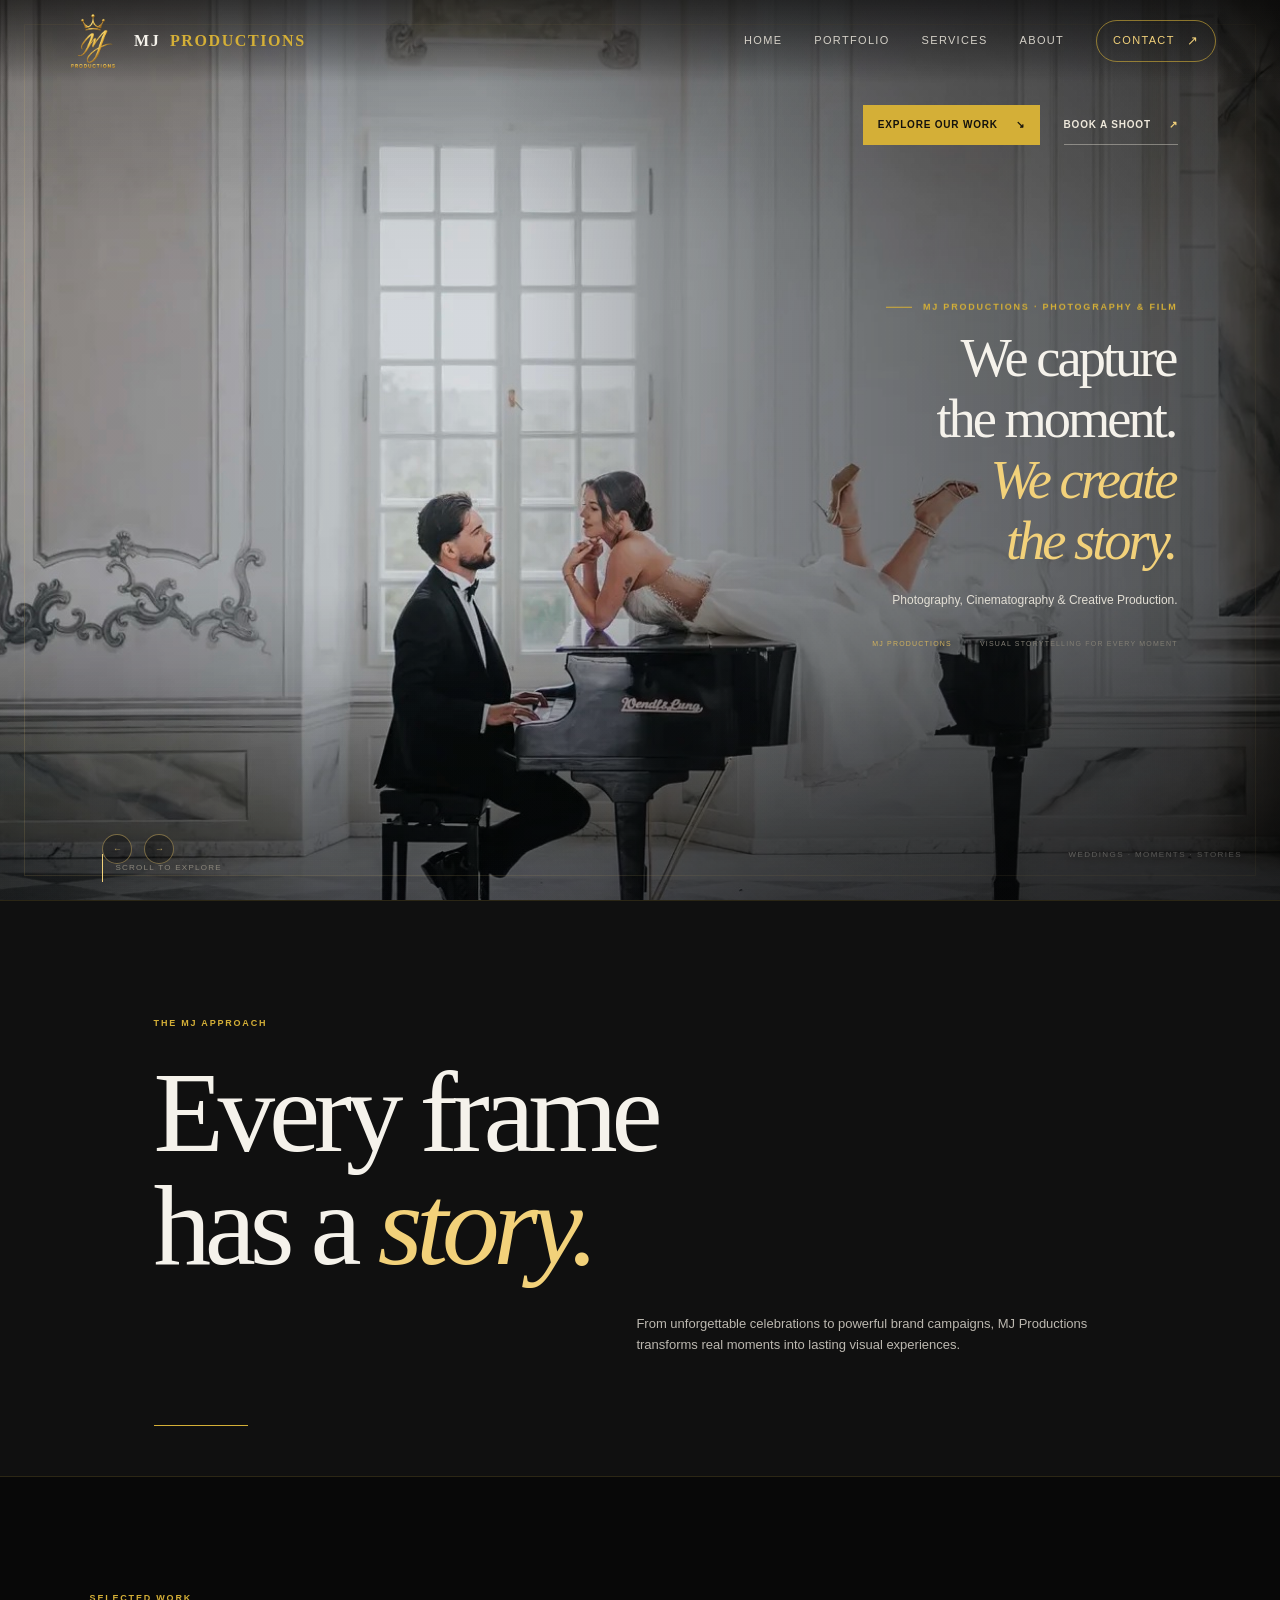
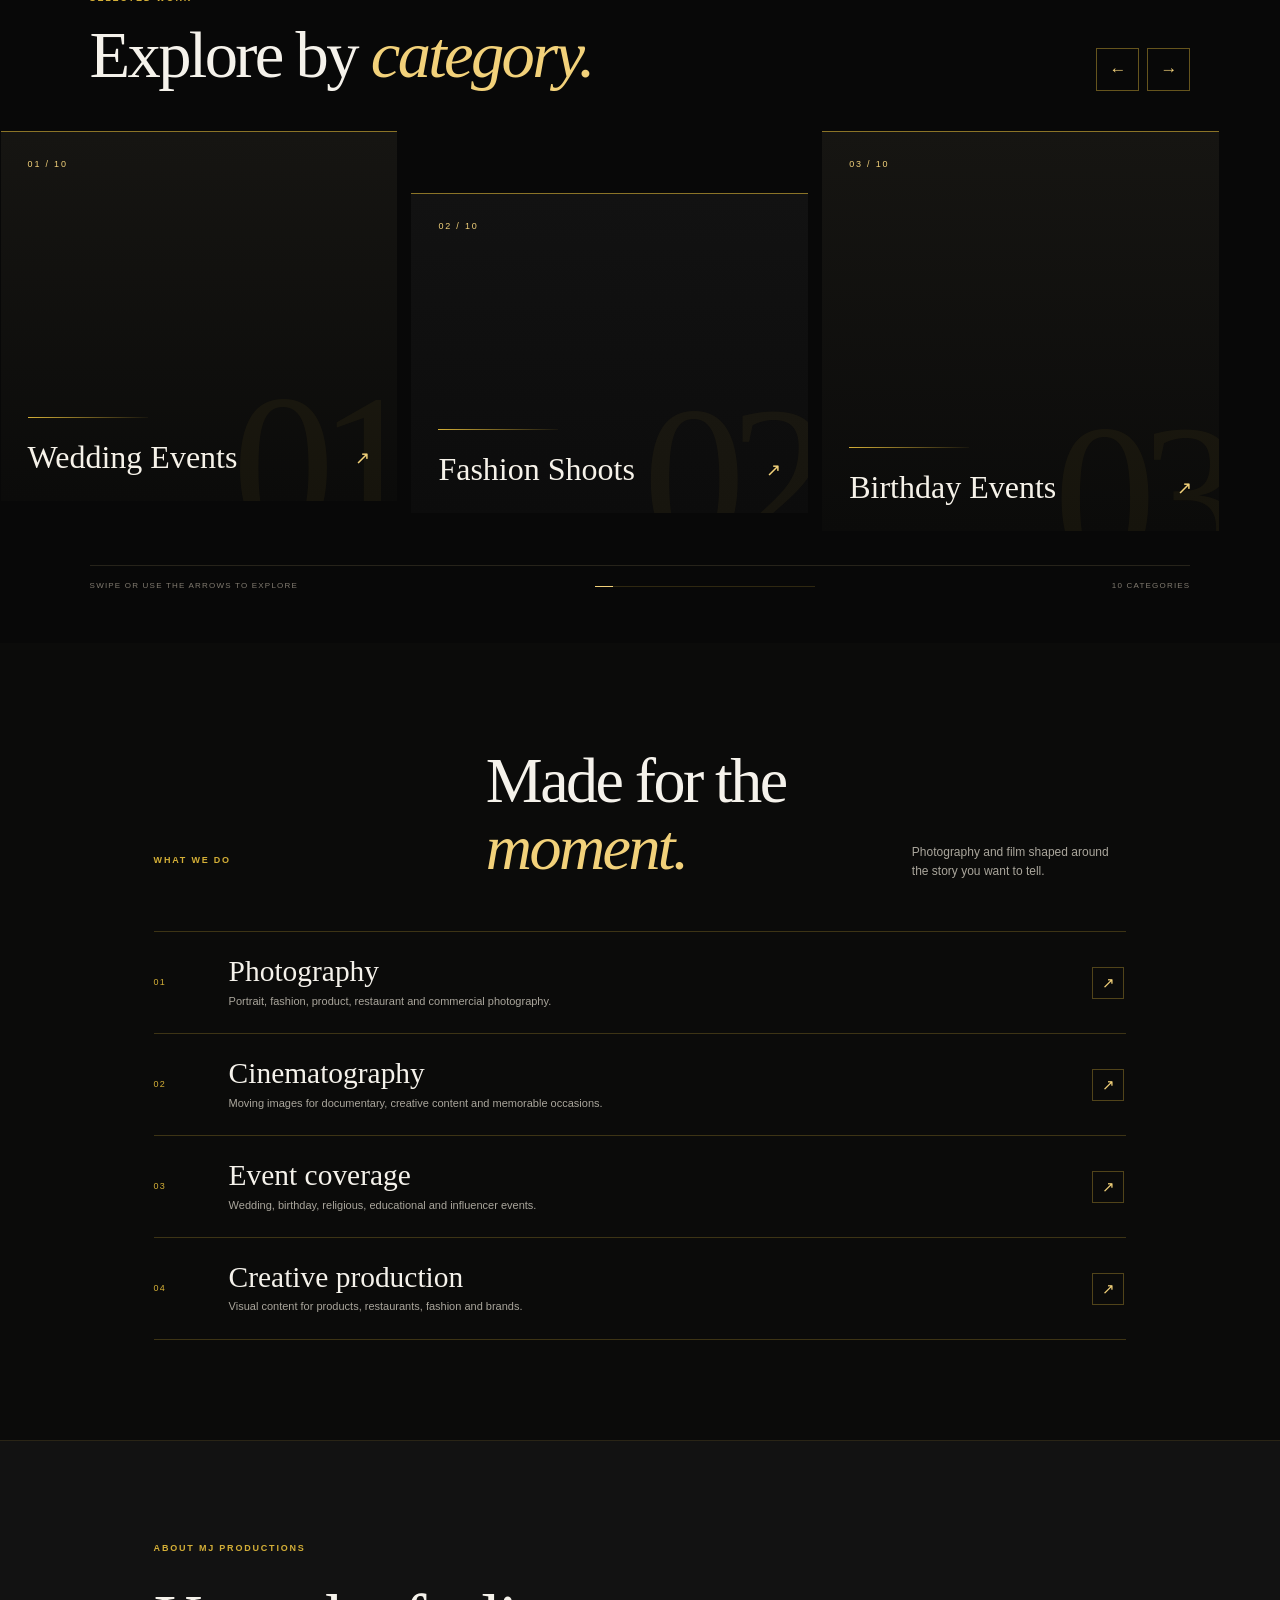
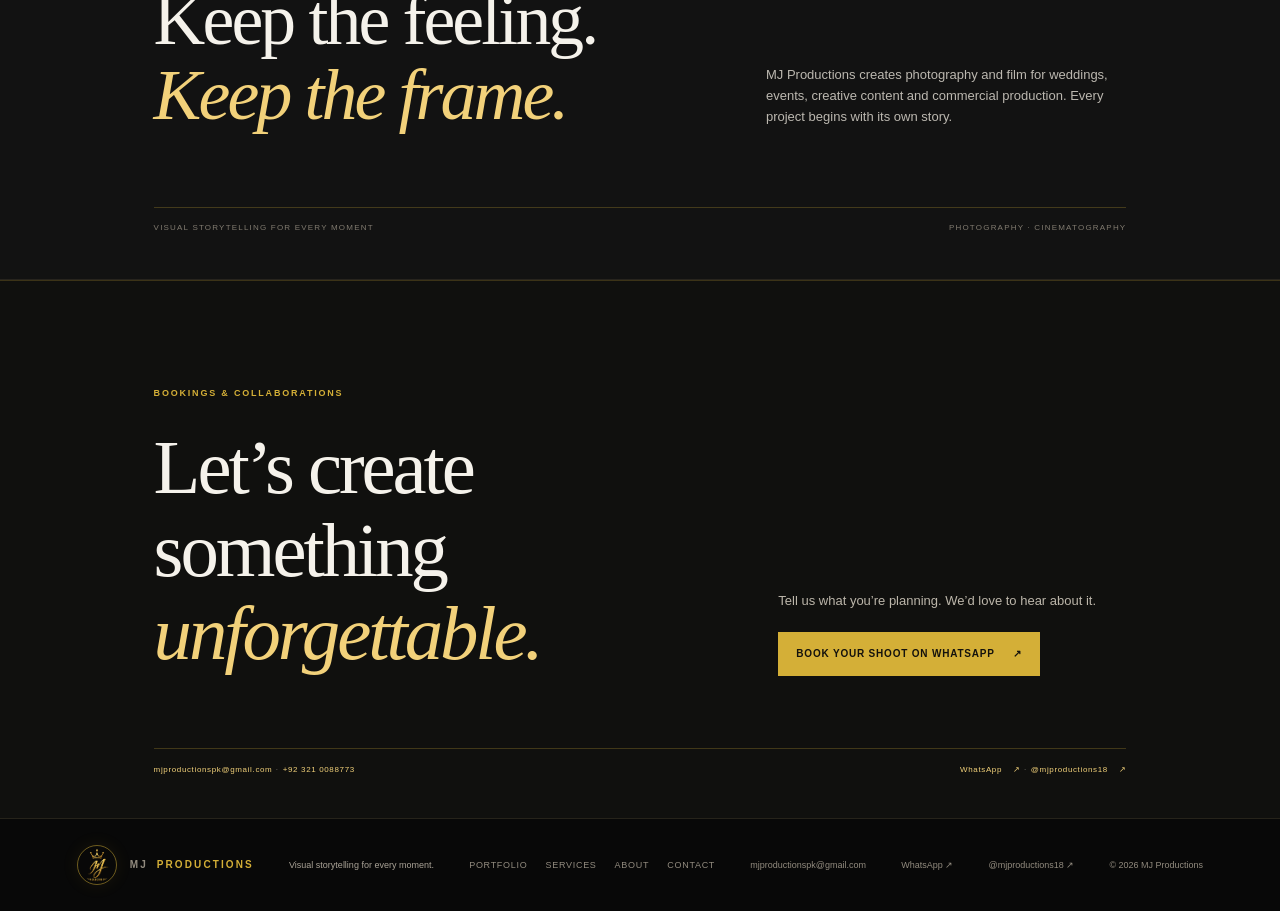
==== index.html @ 2d839650 "Prepare MJ Productions website for GitHub Pages" ====
<!doctype html>
<html lang="en">
<head>
  <meta charset="utf-8">
  <meta name="viewport" content="width=device-width, initial-scale=1">
  <meta name="theme-color" content="#090908">
  <meta name="description" content="MJ Productions creates photography, cinematography, event coverage and creative production for weddings, fashion, birthdays, products, portraits and more.">
  <meta property="og:title" content="MJ Productions — Photography & Film">
  <meta property="og:description" content="Photography, Cinematography & Creative Production. Visual storytelling for every moment.">
  <meta property="og:type" content="website">
  <title>MJ Productions — Photography & Film</title>
  <link rel="stylesheet" href="cinematic.css">
  <link rel="stylesheet" href="redesign.css">
  <script src="motion.js" defer></script>
  <script src="categories.js" defer></script>
</head>
<body class="home-page">
  <header class="site-header">
    <a class="brand" href="#top" aria-label="MJ Productions home"><img class="brand-logo" src="assets/mj-productions-logo-transparent.png" width="1254" height="1254" alt=""><span class="brand-name">MJ <b>PRODUCTIONS</b></span></a>
    <button class="menu-toggle" type="button" aria-label="Open navigation" aria-expanded="false" aria-controls="primary-navigation"><span></span><span></span></button>
    <nav class="nav-menu" id="primary-navigation" aria-label="Main navigation"><a href="#top">Home</a><a href="#portfolio">Portfolio</a><a href="#services">Services</a><a href="#about">About</a><a class="nav-contact" href="#contact">Contact <span aria-hidden="true">↗</span></a></nav>
  </header>

  <main id="top">
    <section class="hero" aria-labelledby="hero-title">
      <div class="hero-actions hero-actions-top"><a class="button button-gold" href="#portfolio">Explore our work <span aria-hidden="true">↘</span></a><a class="button button-text" href="#contact">Book a shoot <span aria-hidden="true">↗</span></a></div>
      <div class="hero-copy">
        <p class="eyebrow hero-kicker"><span></span> MJ PRODUCTIONS · PHOTOGRAPHY & FILM</p>
        <h1 class="hero-title" id="hero-title"><span class="title-line"><span>We capture</span></span><span class="title-line"><span>the moment.</span></span><span class="title-line title-accent"><span>We create</span></span><span class="title-line title-accent"><span>the story.</span></span></h1>
        <p class="hero-intro">Photography, Cinematography &amp; Creative Production.</p>
        <div class="hero-signoff"><span>MJ PRODUCTIONS</span><span>VISUAL STORYTELLING FOR EVERY MOMENT</span></div>
      </div>
      <div class="hero-visual" aria-label="MJ Productions photo portfolio">
        <div class="hero-slideshow" data-hero-slideshow>
          <div class="hero-slides" id="hero-slides" aria-live="off">
            <figure class="hero-slide is-active"><img src="assets/hero-wedding-piano.png" width="1290" height="1612" fetchpriority="high" alt="Wedding couple sharing a moment beside a grand piano"></figure>
            <figure class="hero-slide"><img src="assets/hero-wedding-couple-1.jpeg" width="1280" height="1920" loading="lazy" alt="Bride and groom standing together beneath a garden lantern"></figure>
            <figure class="hero-slide"><img src="assets/hero-wedding-couple-2.jpeg" width="1280" height="1920" loading="lazy" alt="Intimate wedding portrait of a couple in traditional attire"></figure>
            <figure class="hero-slide hero-slide--coffee"><img src="assets/hero-coffee-product.jpeg" width="3024" height="4032" loading="lazy" alt="Coffee cup and headphones arranged for a product photograph"></figure>
            <figure class="hero-slide hero-slide--burger"><img src="assets/hero-burger-product.jpeg" width="7008" height="4672" loading="lazy" alt="Burger photographed against a dark background"></figure>
            <figure class="hero-slide hero-slide--meetup"><img src="assets/hero-influencer-meetup.jpeg" width="3072" height="4608" loading="lazy" alt="Two guests sharing a moment at an evening meetup"></figure>
            <figure class="hero-slide hero-slide--bridal"><img src="assets/hero-bridal-portrait.jpeg" width="4672" height="7008" loading="lazy" alt="Bridal portrait in richly detailed red attire"></figure>
            <figure class="hero-slide hero-slide--wedding"><img src="assets/hero-wedding-ceremony.jpeg" width="4000" height="6000" loading="lazy" alt="Wedding couple beneath a floral ceremony canopy"></figure>
            <figure class="hero-slide hero-slide--fashion"><img src="assets/hero-fashion-portrait.jpeg" width="7008" height="4672" loading="lazy" alt="Fashion portrait outdoors among greenery"></figure>
          </div>
          <div class="hero-slide-shade" aria-hidden="true"></div>
          <span class="visual-caption">WEDDINGS · MOMENTS · STORIES</span>
          <div class="hero-slide-controls" aria-label="Hero photo controls">
            <button type="button" data-hero-prev aria-label="Previous hero photo">←</button>
            <button type="button" data-hero-next aria-label="Next hero photo">→</button>
          </div>
        </div>
        <div class="visual-edge" aria-hidden="true">PHOTOGRAPHY&nbsp;&nbsp; / &nbsp;&nbsp;FILM&nbsp;&nbsp; / &nbsp;&nbsp;STORIES</div>
      </div>
      <a class="scroll-cue" href="#about" aria-label="Scroll to studio introduction"><span class="scroll-line"></span><span>SCROLL TO EXPLORE</span></a>
    </section>

    <section class="statement-section" id="brand-statement">
      <p class="eyebrow" data-reveal>THE MJ APPROACH</p>
      <h2 data-reveal>Every frame<br>has a <em>story.</em></h2>
      <p data-reveal>From unforgettable celebrations to powerful brand campaigns, MJ Productions transforms real moments into lasting visual experiences.</p>
      <span class="statement-rule" aria-hidden="true"></span>
    </section>

    <section class="portfolio-section" id="portfolio">
      <div class="portfolio-heading">
        <div><p class="eyebrow" data-reveal>SELECTED WORK</p><h2 data-reveal>Explore by <em>category.</em></h2></div>
        <div class="gallery-controls" aria-label="Portfolio category controls"><button class="gallery-control" type="button" data-scroll="prev" aria-label="Previous categories">←</button><button class="gallery-control" type="button" data-scroll="next" aria-label="Next categories">→</button></div>
      </div>
      <div class="category-track-wrap"><div class="category-track" id="category-track" aria-label="Portfolio categories"></div></div>
      <div class="portfolio-footer"><span>SWIPE OR USE THE ARROWS TO EXPLORE</span><span class="gallery-progress"><span id="gallery-progress-fill"></span></span><span>10 CATEGORIES</span></div>
    </section>

    <section class="services-section" id="services">
      <div class="services-heading"><p class="eyebrow" data-reveal>WHAT WE DO</p><h2 data-reveal>Made for the <em>moment.</em></h2><p data-reveal>Photography and film shaped around the story you want to tell.</p></div>
      <div class="service-list">
        <article class="service-row" data-reveal><span class="service-number">01</span><div><h3>Photography</h3><p>Portrait, fashion, product, restaurant and commercial photography.</p></div><a href="category.html?category=models-shoots" target="_blank" rel="noopener noreferrer" aria-label="Explore photography categories">↗</a></article>
        <article class="service-row" data-reveal><span class="service-number">02</span><div><h3>Cinematography</h3><p>Moving images for documentary, creative content and memorable occasions.</p></div><a href="category.html?category=documentary" target="_blank" rel="noopener noreferrer" aria-label="Explore documentary category">↗</a></article>
        <article class="service-row" data-reveal><span class="service-number">03</span><div><h3>Event coverage</h3><p>Wedding, birthday, religious, educational and influencer events.</p></div><a href="category.html?category=wedding-events" target="_blank" rel="noopener noreferrer" aria-label="Explore event categories">↗</a></article>
        <article class="service-row" data-reveal><span class="service-number">04</span><div><h3>Creative production</h3><p>Visual content for products, restaurants, fashion and brands.</p></div><a href="category.html?category=product-shoots" target="_blank" rel="noopener noreferrer" aria-label="Explore product shoots category">↗</a></article>
      </div>
    </section>

    <section class="about-section" id="about">
      <p class="eyebrow" data-reveal>ABOUT MJ PRODUCTIONS</p>
      <div class="about-main"><h2 data-reveal>Keep the feeling.<br><em>Keep the frame.</em></h2><p data-reveal>MJ Productions creates photography and film for weddings, events, creative content and commercial production. Every project begins with its own story.</p></div>
      <div class="about-foot"><span>VISUAL STORYTELLING FOR EVERY MOMENT</span><span>PHOTOGRAPHY · CINEMATOGRAPHY</span></div>
    </section>

    <section class="contact-section" id="contact">
      <p class="eyebrow" data-reveal>BOOKINGS & COLLABORATIONS</p>
      <div class="contact-main"><h2 data-reveal>Let’s create<br>something <em>unforgettable.</em></h2><div data-reveal><p>Tell us what you’re planning. We’d love to hear about it.</p><a class="button button-gold" href="https://wa.me/923210088773?text=Hi%20MJ%20Productions%2C%20I%27d%20like%20to%20discuss%20a%20booking." target="_blank" rel="noopener noreferrer">Book your shoot on WhatsApp <span aria-hidden="true">↗</span></a></div></div>
      <div class="contact-foot"><span><a href="mailto:mjproductionspk@gmail.com">mjproductionspk@gmail.com</a> · <a href="tel:+923210088773">+92 321 0088773</a></span><span><a href="https://wa.me/923210088773" target="_blank" rel="noopener noreferrer">WhatsApp <span aria-hidden="true">↗</span></a> · <a href="https://www.instagram.com/mjproductions18/" target="_blank" rel="noopener noreferrer">@mjproductions18 <span aria-hidden="true">↗</span></a></span></div>
    </section>
  </main>

  <footer><a class="brand" href="#top"><img class="brand-logo" src="assets/mj-productions-logo-transparent.png" width="1254" height="1254" loading="lazy" alt=""><span>MJ <b>PRODUCTIONS</b></span></a><p>Visual storytelling for every moment.</p><nav aria-label="Footer navigation"><a href="#portfolio">Portfolio</a><a href="#services">Services</a><a href="#about">About</a><a href="#contact">Contact</a></nav><a class="footer-instagram" href="mailto:mjproductionspk@gmail.com">mjproductionspk@gmail.com</a><a class="footer-instagram" href="https://wa.me/923210088773" target="_blank" rel="noopener noreferrer">WhatsApp ↗</a><a class="footer-instagram" href="https://www.instagram.com/mjproductions18/" target="_blank" rel="noopener noreferrer">@mjproductions18 ↗</a><span>© 2026 MJ Productions</span></footer>
</body>
</html>
---- cinematic.css ----
:root{color-scheme:dark;--bg:#090908;--surface:#11110f;--surface-2:#171613;--text:#f6f2e9;--muted:#aaa69c;--gold:#c8a34c;--gold-bright:#e1c36d;--line:rgba(220,197,138,.22);--serif:'Playfair Display',Georgia,serif;--sans:'DM Sans',Arial,sans-serif;--ease:cubic-bezier(.2,.72,.22,1)}
*{box-sizing:border-box}html{scroll-behavior:smooth;scroll-padding-top:78px}body{margin:0;background:var(--bg);color:var(--text);font:15px/1.6 var(--sans);-webkit-font-smoothing:antialiased}a{color:inherit;text-decoration:none}button{font:inherit}::selection{background:var(--gold);color:#17140e}
.site-header{height:78px;padding:0 6vw;display:flex;align-items:center;justify-content:space-between;background:rgba(9,9,8,.92);position:sticky;top:0;z-index:20;border-bottom:1px solid rgba(220,197,138,.1);backdrop-filter:blur(14px)}.brand{display:inline-flex;align-items:center;gap:12px;letter-spacing:.2em;font-size:10px;font-weight:600}.brand-logo{width:47px;height:47px;object-fit:contain;display:block}.brand b{color:var(--gold);font-weight:600;margin-left:4px}.site-header nav{display:flex;align-items:center;gap:34px;font-size:11px;letter-spacing:.08em;text-transform:uppercase}.site-header nav>a:not(.nav-book){color:#d4d0c7;transition:color .25s ease}.site-header nav>a:not(.nav-book):hover{color:var(--gold-bright)}.nav-book{color:var(--gold-bright);border-bottom:1px solid var(--gold);padding:9px 0}.nav-book span{margin-left:10px}
.hero{min-height:calc(100svh - 78px);padding:6vh 7vw 54px;display:grid;grid-template-columns:1fr .92fr;gap:5vw;align-items:center;position:relative;overflow:hidden;background:radial-gradient(ellipse at 82% 38%,rgba(152,115,38,.09),transparent 40%)}.hero-copy{position:relative;z-index:2;max-width:690px}.eyebrow{font-size:9px;font-weight:600;letter-spacing:.2em;color:var(--gold);text-transform:uppercase}.hero-kicker{display:flex;align-items:center;gap:11px;margin:0 0 25px;animation:fade-up .65s .12s both var(--ease)}.hero-kicker span{width:26px;height:1px;background:var(--gold)}.hero-title{font:500 clamp(58px,7.4vw,108px)/.98 var(--serif);letter-spacing:-.055em;margin:0 0 25px}.title-line{display:block;overflow:hidden;padding:0 .04em .08em 0}.title-line>span{display:block;transform:translateY(112%);animation:title-reveal .9s both var(--ease)}.title-line:nth-child(2)>span{animation-delay:.1s}.title-line:nth-child(3)>span{animation-delay:.2s}.title-accent{color:var(--gold-bright);font-style:italic}.hero-intro{max-width:410px;margin:0;color:#c5c0b6;font-size:14px;animation:fade-up .65s .48s both var(--ease)}.hero-actions{display:flex;gap:27px;align-items:center;margin-top:31px;animation:fade-up .65s .58s both var(--ease)}.button{display:inline-flex;align-items:center;gap:18px;min-height:44px;font-size:10px;font-weight:600;letter-spacing:.08em;text-transform:uppercase;transition:transform .28s ease,color .28s ease,background .28s ease,border-color .28s ease}.button:hover{transform:translateY(-3px)}.button-gold{padding:0 18px;background:var(--gold);color:#18150e}.button-gold:hover{background:var(--gold-bright)}.button-text{color:#eee8db;border-bottom:1px solid rgba(238,232,219,.4)}.button-text span{color:var(--gold-bright)}.hero-signoff{display:flex;gap:28px;margin-top:55px;font-size:8px;letter-spacing:.17em;color:#827e74;animation:fade-up .65s .72s both var(--ease)}.hero-signoff span:first-child{color:#d0b15d}
.hero-visual{position:relative;z-index:1;will-change:transform;transform:translate3d(0,var(--parallax-y,0px),0)}.hero-visual-inner{position:relative;min-height:min(70vh,710px);display:grid;place-items:center;overflow:hidden;background:radial-gradient(ellipse at 50% 42%,#282216 0,#16140f 36%,#10100e 72%);border:1px solid rgba(217,186,105,.28);clip-path:inset(8% 7% 8% 7%);animation:mask-reveal 1.15s .13s both var(--ease)}.hero-visual-inner::before,.hero-visual-inner::after{content:"";position:absolute;pointer-events:none}.hero-visual-inner::before{inset:20px;border:1px solid rgba(220,197,138,.16)}.hero-visual-inner::after{width:72%;height:1px;left:14%;top:50%;background:linear-gradient(90deg,transparent,rgba(215,182,90,.34),transparent)}.hero-monogram{width:min(72%,460px);height:auto;mix-blend-mode:screen;filter:drop-shadow(0 16px 44px rgba(0,0,0,.42));animation:logo-float 8s ease-in-out infinite}.visual-index,.visual-caption{position:absolute;z-index:1;color:#c7b371;font-size:8px;letter-spacing:.18em}.visual-index{top:38px;left:38px}.visual-caption{bottom:38px;right:38px;color:#bdb6a6}.visual-edge{position:absolute;right:-28px;bottom:21%;writing-mode:vertical-rl;font-size:8px;letter-spacing:.2em;color:#8a8069}.scroll-cue{position:absolute;left:7vw;bottom:18px;display:flex;align-items:center;gap:12px;font-size:8px;letter-spacing:.16em;color:#8b867b}.scroll-line{height:28px;width:1px;background:var(--gold);transform-origin:top;animation:scroll-pulse 1.7s ease-in-out infinite}.hero-index{position:absolute;right:7vw;bottom:24px;color:#736f65;font-size:8px;letter-spacing:.16em}
.about-section{padding:106px 12vw 54px;background:#10100e;border-top:1px solid rgba(220,197,138,.1);border-bottom:1px solid rgba(220,197,138,.1)}.about-main{display:grid;grid-template-columns:1.15fr .7fr;gap:12%;align-items:end;margin:24px 0 74px}.about-main h2,.portfolio-heading h2,.contact-main h2{font:500 clamp(42px,5.2vw,72px)/1.08 var(--serif);letter-spacing:-.04em;margin:0}.about-main h2 em,.portfolio-heading h2 em,.contact-main h2 em{color:var(--gold-bright);font-weight:500}.about-main>p{max-width:400px;color:#bcb6aa;font-size:13px;margin:0 0 7px}.about-foot,.portfolio-footer,.contact-foot{display:flex;justify-content:space-between;align-items:center;gap:20px;border-top:1px solid var(--line);padding-top:14px;color:#817b70;font-size:8px;letter-spacing:.15em}
.portfolio-section{padding:105px 0 50px;overflow:hidden}.portfolio-heading{padding:0 7vw;display:flex;justify-content:space-between;align-items:end;gap:25px;margin-bottom:40px}.portfolio-heading h2{margin-top:14px}.gallery-controls{display:flex;gap:8px}.gallery-control{width:43px;height:43px;border:1px solid rgba(216,188,117,.42);background:transparent;color:var(--gold-bright);font-size:17px;cursor:pointer;transition:background .25s ease,color .25s ease,border-color .25s ease}.gallery-control:hover{background:var(--gold);color:#12100b;border-color:var(--gold)}.category-track-wrap{width:100%;overflow:hidden}.category-track{display:flex;align-items:flex-start;gap:14px;overflow-x:auto;overscroll-behavior-x:contain;scroll-snap-type:x mandatory;scrollbar-width:none;padding:0 7vw 20px;cursor:grab}.category-track:active{cursor:grabbing}.category-track::-webkit-scrollbar{display:none}.category-card{position:relative;isolation:isolate;flex:0 0 clamp(280px,31vw,430px);height:370px;display:flex;flex-direction:column;justify-content:space-between;padding:25px 27px 26px;background:#121210;border-top:1px solid rgba(217,183,91,.55);scroll-snap-align:start;overflow:hidden;transition:background .4s ease,transform .4s ease}.category-card:nth-child(3n+2){margin-top:62px;height:320px}.category-card:nth-child(3n){height:400px}.category-card::before{content:attr(data-index);position:absolute;z-index:-1;right:-7px;bottom:-58px;font:500 205px/.9 var(--serif);color:rgba(209,177,89,.055);letter-spacing:-.08em;transition:transform .55s var(--ease),color .35s ease}.category-card::after{content:"";position:absolute;left:27px;right:27px;bottom:83px;height:1px;background:linear-gradient(90deg,var(--gold),rgba(198,163,76,.04));transform:scaleX(.35);transform-origin:left;transition:transform .5s var(--ease)}.category-card:hover{background:#1b1914;transform:translateY(-5px)}.category-card:hover::before{transform:translate(-8px,-8px);color:rgba(209,177,89,.1)}.category-card:hover::after{transform:scaleX(1)}.category-number{font-size:9px;color:var(--gold-bright);letter-spacing:.2em}.category-title{max-width:80%;font:500 clamp(24px,2.5vw,34px)/1.1 var(--serif);color:#f6f2e9}.category-arrow{position:absolute;right:27px;bottom:28px;color:var(--gold-bright);font-size:18px;transition:transform .3s ease}.category-card:hover .category-arrow{transform:translate(4px,-4px)}.portfolio-footer{margin:14px 7vw 0;border-top-color:rgba(220,197,138,.14)}.gallery-progress{height:1px;flex:1;max-width:220px;background:rgba(220,197,138,.2);position:relative}.gallery-progress span{position:absolute;left:0;top:0;height:1px;width:0;background:var(--gold-bright);transition:width .15s linear}
.contact-section{padding:100px 12vw 40px;background:#10100e;border-top:1px solid rgba(220,197,138,.1)}.contact-section>.eyebrow{margin:0 0 26px}.contact-main{display:grid;grid-template-columns:1fr .55fr;gap:10%;align-items:end;padding-bottom:72px}.contact-main>div>p{font-size:13px;color:#bcb6aa;margin:0 0 20px}.contact-main .button{width:max-content}.contact-foot{padding:15px 0 0}.contact-foot a{color:var(--gold-bright);letter-spacing:.08em}.contact-foot a span{margin-left:8px}footer{padding:26px 6vw;display:flex;align-items:center;justify-content:space-between;gap:18px;border-top:1px solid rgba(220,197,138,.14);color:#928b7f;font-size:9px}footer .brand-logo{width:40px;height:40px}footer p{margin:0;color:#aaa397}
.motion-ready [data-reveal]{opacity:0;transform:translateY(22px);transition:opacity .75s var(--ease),transform .75s var(--ease);transition-delay:var(--reveal-delay,0ms)}.motion-ready [data-reveal].is-visible{opacity:1;transform:translateY(0)}
.category-page .category-main{width:min(1240px,86vw);margin:0 auto;padding:44px 0 96px}.back-link{display:inline-block;color:var(--gold-bright);font-size:10px;letter-spacing:.12em;text-transform:uppercase;margin-bottom:28px}.category-hero{position:relative;min-height:300px;display:flex;flex-direction:column;justify-content:end;padding:38px 0 42px;border-bottom:1px solid var(--line);overflow:hidden}.category-hero::after{content:"MJ";position:absolute;right:2%;bottom:-45%;font:italic 500 clamp(190px,30vw,380px)/1 var(--serif);letter-spacing:-.1em;color:rgba(214,181,83,.055);pointer-events:none}.category-hero .eyebrow,.category-hero h1,.category-description{position:relative;z-index:1}.category-hero h1{font:500 clamp(54px,8vw,100px)/1 var(--serif);letter-spacing:-.05em;margin:12px 0 13px}.category-description{max-width:570px;color:#bcb6aa;font-size:13px}.category-gallery-section{padding:45px 0}.subcategory-list{display:flex;flex-wrap:wrap;gap:22px;margin:0 0 28px;padding-bottom:14px;border-bottom:1px solid var(--line)}.subcategory-list a{color:#d0c9bb;font-size:10px;letter-spacing:.08em;text-transform:uppercase}.subcategory-list a:hover{color:var(--gold-bright)}.category-gallery{display:grid;grid-template-columns:repeat(12,minmax(0,1fr));gap:12px}.gallery-photo{position:relative;grid-column:span 4;display:block;overflow:hidden;background:#151410;min-height:330px}.gallery-photo:nth-child(5n+1){grid-column:span 7;min-height:470px}.gallery-photo:nth-child(5n+2){grid-column:span 5;min-height:470px}.gallery-photo img{display:block;width:100%;height:100%;min-height:inherit;object-fit:cover;transition:transform .75s var(--ease);clip-path:inset(5%)}.gallery-photo:hover img{transform:scale(1.035);clip-path:inset(0)}.gallery-photo span{position:absolute;left:17px;bottom:16px;padding:5px 8px;background:rgba(8,8,7,.72);color:#f4ead0;font-size:9px;letter-spacing:.1em}.gallery-placeholder{min-height:250px;display:grid;place-items:center;text-align:center;color:#aaa397;border-top:1px solid var(--line);border-bottom:1px solid var(--line);font:italic 24px var(--serif)}.gallery-placeholder[hidden]{display:none}.category-page footer{padding-left:7vw;padding-right:7vw}
@keyframes title-reveal{to{transform:translateY(0)}}@keyframes fade-up{from{opacity:0;transform:translateY(14px)}to{opacity:1;transform:translateY(0)}}@keyframes mask-reveal{to{clip-path:inset(0)}}@keyframes logo-float{0%,100%{transform:translateY(0)}50%{transform:translateY(-8px)}}@keyframes scroll-pulse{0%,100%{transform:scaleY(.55);opacity:.48}50%{transform:scaleY(1);opacity:1}}
@media(max-width:900px){.hero{grid-template-columns:1fr .82fr;gap:4vw;padding-left:6vw;padding-right:6vw}.hero-title{font-size:clamp(54px,8vw,82px)}.hero-visual-inner{min-height:60vh}.about-section{padding-left:8vw;padding-right:8vw}.category-card{flex-basis:42vw}.category-page .category-main{width:88vw}}
@media(max-width:680px){html{scroll-padding-top:66px}.site-header{height:66px;padding:0 5vw}.brand{font-size:9px;gap:8px}.brand-logo{width:39px;height:39px}.site-header nav{gap:16px;font-size:9px}.site-header nav>a:first-child{display:none}.nav-book{padding:7px 0}.hero{min-height:calc(100svh - 66px);grid-template-columns:1fr;padding:42px 7vw 70px;gap:27px}.hero-kicker{font-size:8px;margin-bottom:20px}.hero-title{font-size:clamp(52px,14vw,76px);margin-bottom:18px}.hero-intro{font-size:13px}.hero-actions{gap:18px;flex-wrap:wrap;margin-top:24px}.hero-signoff{margin-top:31px;gap:16px;font-size:7px}.hero-visual-inner{min-height:42vh;max-height:430px}.hero-monogram{width:68%}.visual-index{top:23px;left:23px}.visual-caption{right:23px;bottom:23px}.visual-edge{right:-18px;font-size:7px}.scroll-cue{left:7vw;bottom:15px}.hero-index{right:7vw;bottom:22px}.about-section{padding:70px 8vw 35px}.about-main{grid-template-columns:1fr;gap:18px;margin:20px 0 43px}.about-main h2,.portfolio-heading h2,.contact-main h2{font-size:clamp(40px,11vw,60px)}.about-main>p{font-size:12px}.about-foot{font-size:7px;letter-spacing:.1em;align-items:flex-start}.about-foot span:last-child{text-align:right}
.portfolio-section{padding:72px 0 35px}.portfolio-heading{padding:0 7vw;margin-bottom:25px}.portfolio-heading h2{margin-top:10px}.gallery-controls{gap:5px}.gallery-control{width:37px;height:37px}.category-track{padding-left:7vw;padding-right:7vw;gap:10px}.category-card{flex-basis:78vw;height:330px;padding:21px}.category-card:nth-child(3n+2){height:285px;margin-top:42px}.category-card:nth-child(3n){height:350px}.category-title{font-size:28px}.category-card::after{left:21px;right:21px;bottom:76px}.category-arrow{right:21px;bottom:22px}.portfolio-footer{margin-left:7vw;margin-right:7vw;gap:10px;font-size:7px}.gallery-progress{max-width:90px}.contact-section{padding:72px 8vw 29px}.contact-main{grid-template-columns:1fr;gap:20px;padding-bottom:45px}.contact-main>div>p{font-size:12px}.contact-foot{font-size:7px;letter-spacing:.11em}footer{padding:20px 5vw;flex-wrap:wrap}footer p{order:3;width:100%}.category-page .category-main{width:86vw;padding-top:28px}.category-hero{min-height:255px;padding-bottom:30px}.category-hero h1{font-size:clamp(48px,13vw,70px)}.category-gallery{grid-template-columns:1fr;gap:10px}.gallery-photo,.gallery-photo:nth-child(5n+1),.gallery-photo:nth-child(5n+2){grid-column:span 12;min-height:300px}.gallery-photo:nth-child(3n+2){min-height:390px}.gallery-placeholder{min-height:200px;font-size:20px}}
@media(prefers-reduced-motion:reduce){html{scroll-behavior:auto}*,*::before,*::after{animation-duration:.01ms!important;animation-iteration-count:1!important;transition-duration:.01ms!important;scroll-behavior:auto!important}.hero-visual-inner{clip-path:none}.title-line>span{transform:none}}
.subcategory-list[hidden]{display:none}
.subcategory-galleries{margin-top:38px}.subcategory-gallery{padding:22px 0 42px}.subcategory-gallery h2{font:500 clamp(28px,4vw,44px)/1.1 var(--serif);color:var(--text);margin:0 0 22px}.subcategory-gallery .category-gallery{margin-bottom:15px}
---- redesign.css ----
:root{--bg:#080808;--surface:#121212;--surface-2:#181714;--text:#F5F2EB;--muted:#A6A6A6;--gold:#D4AF37;--gold-bright:#F2D17A;--line:rgba(212,175,55,.25)}
.site-header{transition:background .35s ease,border-color .35s ease,box-shadow .35s ease}.site-header.is-scrolled{background:rgba(8,8,8,.98);border-bottom-color:rgba(212,175,55,.34);box-shadow:0 8px 26px rgba(0,0,0,.28)}.menu-toggle{display:none}.nav-menu>a{position:relative}.nav-menu>a:not(.nav-book)::after{content:"";position:absolute;left:0;bottom:-7px;width:100%;height:1px;background:var(--gold);transform:scaleX(0);transform-origin:right;transition:transform .3s var(--ease)}.nav-menu>a:not(.nav-book):hover::after{transform:scaleX(1);transform-origin:left}.nav-menu .nav-book{border:1px solid rgba(212,175,55,.5);padding:9px 13px;transition:background .25s ease,color .25s ease}.nav-menu .nav-book:hover{background:var(--gold);color:#111}.hero{background:radial-gradient(ellipse at 79% 40%,rgba(212,175,55,.075),transparent 42%);padding-top:4vh}.hero-title{font-size:clamp(50px,6.35vw,92px);line-height:.96}.title-line{padding-bottom:.1em}.hero-kicker span{animation:gold-line-in .7s .3s both var(--ease)}.hero-visual-inner{background:radial-gradient(ellipse at 50% 42%,#292313 0,#15140f 37%,#10100e 72%);border-color:rgba(212,175,55,.35)}.hero-visual-inner::before{border-color:rgba(212,175,55,.2)}.visual-caption{color:#c9c2b2}.scroll-line{background:var(--gold-bright)}
.statement-section{position:relative;padding:115px 12vw 120px;overflow:hidden;background:#101010;border-block:1px solid rgba(212,175,55,.14)}.statement-section .eyebrow{margin:0 0 26px}.statement-section h2{max-width:900px;margin:0;font:500 clamp(56px,9vw,128px)/.98 var(--serif);letter-spacing:-.055em;color:var(--text)}.statement-section h2 em{color:var(--gold-bright);font-weight:500}.statement-section>p:not(.eyebrow){max-width:490px;margin:32px 0 0 auto;color:#bcb8b0;font-size:13px}.statement-rule{position:absolute;left:12vw;bottom:50px;width:94px;height:1px;background:var(--gold);transform-origin:left;animation:gold-line-in .85s .25s both var(--ease)}
.portfolio-heading .eyebrow{color:var(--gold)}.portfolio-heading h2{color:var(--text)}.category-card{background:linear-gradient(180deg,#121212,#0c0c0c);border-top-color:rgba(212,175,55,.64)}.category-card:nth-child(odd){background:linear-gradient(180deg,#161512,#0b0b0a)}.category-card::before{color:rgba(212,175,55,.06)}.category-card::after{background:linear-gradient(90deg,var(--gold),rgba(212,175,55,.05))}.category-card:hover{background:#1b1914}.category-number,.category-arrow{color:var(--gold-bright)}.gallery-control{border-color:rgba(212,175,55,.46);color:var(--gold-bright)}.gallery-control:hover{background:var(--gold);border-color:var(--gold);color:#111}.gallery-progress{background:rgba(212,175,55,.19)}.gallery-progress span{background:var(--gold-bright)}.category-track.is-dragging{cursor:grabbing;user-select:none}
.services-section{padding:104px 12vw 100px;background:#0b0b0a}.services-heading{display:grid;grid-template-columns:1fr 1.35fr .8fr;align-items:end;gap:5vw;margin-bottom:50px}.services-heading .eyebrow{margin:0 0 14px}.services-heading h2{font:500 clamp(42px,5vw,68px)/1.05 var(--serif);letter-spacing:-.04em;margin:0}.services-heading h2 em{color:var(--gold-bright);font-weight:500}.services-heading>p:last-child{max-width:260px;margin:0;color:#aaa69c;font-size:12px}.service-list{border-top:1px solid var(--line)}.service-row{display:grid;grid-template-columns:55px 1fr 34px;gap:20px;align-items:center;padding:23px 0;border-bottom:1px solid var(--line);transition:padding .3s ease,background .3s ease}.service-row:hover{padding-left:10px;padding-right:10px;background:linear-gradient(90deg,rgba(212,175,55,.055),transparent 65%)}.service-number{font-size:9px;letter-spacing:.14em;color:var(--gold)}.service-row h3{font:500 clamp(21px,2.3vw,30px)/1.1 var(--serif);margin:0 0 5px;color:var(--text)}.service-row p{margin:0;color:#aaa69c;font-size:11px}.service-row>a{width:32px;height:32px;display:grid;place-items:center;color:var(--gold-bright);border:1px solid rgba(212,175,55,.35);transition:background .25s ease,color .25s ease,transform .25s ease}.service-row>a:hover{background:var(--gold);color:#111;transform:translate(2px,-2px)}
.about-section{padding:100px 12vw 45px;background:#121212;border-top:1px solid rgba(212,175,55,.12)}.about-section>.eyebrow{margin:0}.about-main{display:grid;grid-template-columns:1.1fr .8fr;gap:12%;align-items:end;margin:28px 0 74px}.about-main h2{font:500 clamp(43px,5.6vw,76px)/1.04 var(--serif);letter-spacing:-.04em;margin:0}.about-main h2 em{color:var(--gold-bright);font-weight:500}.about-main>p{max-width:420px;color:#bcb8b0;font-size:13px;margin:0 0 5px}.about-foot{border-color:var(--line)}
.contact-section{background:#10100e;border-top-color:rgba(212,175,55,.22);padding:105px 12vw 42px}.contact-main{grid-template-columns:1.1fr .7fr;gap:8%}.contact-main h2{font-size:clamp(48px,6vw,82px);max-width:780px}.contact-main h2 em{color:var(--gold-bright)}.contact-foot{border-color:var(--line)}.contact-foot a{color:var(--gold-bright)}.button-gold{background:var(--gold);color:#14120d}.button-gold:hover{background:var(--gold-bright)}
footer nav{display:flex;gap:18px;font-size:9px;letter-spacing:.08em;text-transform:uppercase}footer nav a,.footer-instagram{transition:color .2s ease}footer nav a:hover,.footer-instagram:hover{color:var(--gold-bright)}footer .brand{flex:0 0 auto}.contact-section .eyebrow{color:var(--gold)}.button:focus-visible,.gallery-control:focus-visible,.menu-toggle:focus-visible,a:focus-visible{outline:2px solid var(--gold-bright);outline-offset:4px}.service-row[data-reveal]{transition:opacity .75s var(--ease),transform .75s var(--ease),padding .3s ease,background .3s ease}
.category-page .site-header{z-index:30}.category-page .category-hero{border-color:rgba(212,175,55,.3)}.category-page .back-link{color:var(--gold-bright)}.category-page .gallery-photo{background:#121212}.category-page .gallery-placeholder{border-color:var(--line);color:#bdb7ad}.category-page .subcategory-list{border-color:var(--line)}
@keyframes gold-line-in{from{transform:scaleX(0);opacity:.25}to{transform:scaleX(1);opacity:1}}@keyframes menu-item-in{from{opacity:0;transform:translateY(8px)}to{opacity:1;transform:translateY(0)}}
@media(max-width:900px){.services-heading{grid-template-columns:1fr 1.4fr;gap:18px}.services-heading>p:last-child{grid-column:2}.about-main{grid-template-columns:1fr .8fr}.contact-main{grid-template-columns:1fr .8fr}footer{flex-wrap:wrap}footer nav{order:4;width:100%;padding-top:12px;border-top:1px solid var(--line)}}
@media(max-width:680px){
  .site-header{z-index:30}.menu-toggle{display:flex;flex-direction:column;justify-content:center;gap:6px;width:42px;height:42px;padding:8px;border:1px solid rgba(212,175,55,.35);background:transparent;color:var(--gold);cursor:pointer}.menu-toggle span{display:block;width:100%;height:1px;background:var(--gold-bright);transition:transform .25s ease,opacity .25s ease}.menu-open{overflow:hidden}.menu-open .menu-toggle span:first-child{transform:translateY(3.5px) rotate(45deg)}.menu-open .menu-toggle span:last-child{transform:translateY(-3.5px) rotate(-45deg)}
  .site-header .nav-menu{position:absolute;left:0;right:0;top:66px;display:flex;flex-direction:column;align-items:stretch;gap:0;padding:0 8vw;max-height:0;overflow:hidden;visibility:hidden;opacity:0;background:rgba(8,8,8,.98);border-bottom:1px solid transparent;transform:translateY(-10px);transition:max-height .35s ease,padding .35s ease,opacity .25s ease,transform .25s ease,border-color .25s ease}.menu-open .site-header .nav-menu,.menu-open .nav-menu{max-height:70vh;padding:16px 8vw 24px;visibility:visible;opacity:1;transform:translateY(0);border-bottom-color:rgba(212,175,55,.25)}.site-header .nav-menu>a{display:block;padding:14px 0;border-bottom:1px solid rgba(212,175,55,.12);font-size:11px}.site-header .nav-menu>a:not(.nav-book)::after{display:none}.menu-open .nav-menu>a{animation:menu-item-in .36s both var(--ease);animation-delay:calc(var(--menu-index,0)*45ms)}.site-header .nav-menu .nav-book{align-self:flex-start;margin-top:13px;border:1px solid rgba(212,175,55,.42);padding:10px 14px}
  .hero{padding-top:35px;gap:24px}.hero-title{font-size:clamp(44px,12vw,64px);line-height:1}.hero-kicker{font-size:7px;letter-spacing:.15em}.hero-intro{max-width:330px}.hero-visual-inner{min-height:37vh}.hero-signoff{margin-top:25px}.statement-section{padding:75px 8vw 95px}.statement-section h2{font-size:clamp(51px,14vw,80px)}.statement-section>p:not(.eyebrow){margin:25px 0 0;font-size:12px}.statement-rule{left:8vw;bottom:37px}.services-section{padding:73px 8vw}.services-heading{display:block;margin-bottom:28px}.services-heading h2{font-size:42px;margin:13px 0}.services-heading>p:last-child{margin-top:12px}.service-row{grid-template-columns:30px 1fr 28px;gap:12px;padding:19px 0}.service-row h3{font-size:23px}.service-row p{font-size:10px;max-width:310px}.service-row>a{width:28px;height:28px}.about-section{padding:73px 8vw 35px}.about-main{grid-template-columns:1fr;gap:17px;margin:20px 0 43px}.about-main h2{font-size:clamp(42px,11vw,60px)}.about-main>p{font-size:12px}.about-foot{font-size:7px;letter-spacing:.08em}.contact-section{padding:75px 8vw 30px}.contact-main{grid-template-columns:1fr;gap:20px;padding-bottom:42px}.contact-main h2{font-size:clamp(45px,12vw,66px)}.contact-main>div>p{font-size:12px}.contact-foot{font-size:7px;letter-spacing:.08em}footer{gap:15px}footer nav{gap:13px;flex-wrap:wrap;font-size:8px}.footer-instagram{font-size:9px}
}
@media(max-width:380px){.hero-title{font-size:43px}.hero-actions{gap:13px}.button{font-size:9px}.hero-signoff{gap:10px}.category-card{flex-basis:84vw}}
@media(prefers-reduced-motion:reduce){.hero-kicker span,.statement-rule{animation:none;transform:none}.hero-visual{transform:none!important}}
.hero-slideshow{position:relative;min-height:min(70vh,710px);height:min(70vh,710px);overflow:hidden;border:1px solid rgba(212,175,55,.35);clip-path:inset(8% 7%);animation:mask-reveal 1.15s .13s both var(--ease);background:#111}.hero-slideshow::before{content:"";position:absolute;z-index:2;inset:20px;border:1px solid rgba(242,209,122,.22);pointer-events:none}.hero-slides{display:flex;width:100%;height:100%;transition:transform 1.1s cubic-bezier(.2,.72,.22,1);will-change:transform}.hero-slide{position:relative;flex:0 0 100%;height:100%;margin:0;overflow:hidden;background:#111}.hero-slide img{display:block;width:100%;height:100%;object-fit:cover;object-position:center center;transform:scale(1.035);transition:transform 6.5s ease}.hero-slide.is-active img{transform:scale(1.105)}.hero-slide-shade{position:absolute;z-index:1;inset:0;pointer-events:none;background:linear-gradient(180deg,rgba(0,0,0,.12),transparent 35%,transparent 65%,rgba(0,0,0,.43))}.visual-index,.visual-caption{z-index:3;color:#f2d17a;text-shadow:0 1px 8px #000}.visual-index{top:38px;left:38px}.visual-caption{bottom:38px;right:38px;color:#f5f2eb}.hero-slide-controls{position:absolute;z-index:4;left:38px;bottom:29px;display:flex;align-items:center;gap:12px;color:#f5f2eb;font-size:9px;letter-spacing:.12em}.hero-slide-controls button{width:30px;height:30px;display:grid;place-items:center;border:1px solid rgba(242,209,122,.6);border-radius:50%;background:rgba(0,0,0,.32);color:#f2d17a;cursor:pointer;transition:background .2s,color .2s}.hero-slide-controls button:hover{background:#d4af37;color:#111}.hero-slide-count{display:flex;align-items:center;gap:8px}.hero-slide-count i{width:20px;height:1px;background:#d4af37}.visual-edge{z-index:2}
@media(max-width:680px){.hero-slideshow{height:min(52vh,470px);min-height:320px;clip-path:inset(3% 3%)}.visual-index{top:24px;left:24px}.visual-caption{right:24px;bottom:27px;font-size:7px}.hero-slide-controls{left:24px;bottom:20px}.hero-slideshow::before{inset:13px}}
@media(prefers-reduced-motion:reduce){.hero-slideshow{animation:none;clip-path:none}.hero-slides{transition:none}.hero-slide img,.hero-slide.is-active img{transform:none;transition:none}}
.hero{display:block;min-height:calc(100svh - 78px);height:min(900px,calc(100svh - 78px));padding:0;isolation:isolate;background:#080808}.hero::after{content:"";position:absolute;z-index:1;inset:0;pointer-events:none;background:linear-gradient(90deg,rgba(5,5,5,.12) 0%,rgba(5,5,5,.08) 38%,rgba(5,5,5,.45) 61%,rgba(5,5,5,.76) 100%),linear-gradient(0deg,rgba(5,5,5,.32),transparent 26%,transparent 75%,rgba(5,5,5,.28))}.hero-visual{position:absolute;inset:0;z-index:0;transform:none;will-change:auto}.hero-slideshow{height:100%;min-height:0;clip-path:none;border:0;animation:none}.hero-slideshow::before{inset:24px;border-color:rgba(242,209,122,.18)}.hero-slide img{object-position:center 62%;transform:scale(1.025)}.hero-slide.is-active img{transform:scale(1.075)}.hero-copy{position:absolute;z-index:2;top:50%;right:8vw;left:auto;width:min(44%,600px);max-width:none;transform:translateY(-43%);text-align:right}.hero-kicker{justify-content:flex-end;margin-bottom:17px}.hero-title{font-size:clamp(36px,4.25vw,61px);line-height:1.02;margin:0 0 16px}.hero-intro{margin-left:auto;color:#e2ded4;font-size:12px}.hero-signoff{justify-content:flex-end;margin-top:28px;font-size:7px}.hero-actions-top{position:absolute;z-index:3;top:26px;right:8vw;display:flex;align-items:center;gap:24px;margin:0;animation:fade-up .65s .18s both var(--ease)}.hero-actions-top .button{min-height:40px}.hero-actions-top .button-gold{padding:0 15px}.visual-edge{display:none}.hero-slide-controls{left:8vw;bottom:36px}.visual-index{left:8vw;top:36px}.hero-index,.scroll-cue{z-index:3}.hero-index{right:8vw}.scroll-cue{left:8vw}
@media(max-width:680px){.hero{height:calc(100svh - 66px);min-height:680px;max-height:880px}.hero::after{background:linear-gradient(90deg,rgba(5,5,5,.05),rgba(5,5,5,.22) 38%,rgba(5,5,5,.78) 100%),linear-gradient(0deg,rgba(5,5,5,.55),transparent 45%,rgba(5,5,5,.26))}.hero-actions-top{top:19px;right:7vw;gap:14px}.hero-actions-top .button{font-size:8px;gap:9px;min-height:36px}.hero-actions-top .button-gold{padding:0 11px}.hero-copy{top:auto;right:8vw;bottom:108px;width:76%;transform:none}.hero-title{font-size:clamp(34px,9vw,46px);line-height:1.04}.hero-kicker{font-size:6px;letter-spacing:.13em;margin-bottom:13px}.hero-intro{max-width:290px;font-size:11px}.hero-signoff{font-size:6px;gap:12px;margin-top:18px}.hero-slideshow{height:100%;min-height:0}.hero-slideshow::before{inset:13px}.hero-slide-controls{left:8vw;bottom:28px}.visual-index{left:8vw;top:28px}.visual-caption{right:8vw;bottom:35px;font-size:6px}.scroll-cue{left:8vw;bottom:11px}.hero-index{right:8vw;bottom:17px}}
@media(max-width:380px){.hero-title{font-size:32px}.hero-actions-top{gap:10px}.hero-actions-top .button{font-size:7px}}
@media(prefers-reduced-motion:reduce){.hero-slide img,.hero-slide.is-active img{transform:none}}
.site-header{height:82px;padding-inline:5vw;background:linear-gradient(180deg,rgba(14,14,13,.98),rgba(8,8,8,.94));border-bottom:1px solid rgba(212,175,55,.2);box-shadow:0 8px 28px rgba(0,0,0,.24);transition:background .35s ease,border-color .35s ease,box-shadow .35s ease}.site-header::after{content:"";position:absolute;left:5vw;right:5vw;bottom:-1px;height:1px;background:linear-gradient(90deg,transparent,rgba(212,175,55,.45),transparent);pointer-events:none}.site-header.is-scrolled{background:rgba(8,8,8,.985);border-bottom-color:rgba(212,175,55,.34);box-shadow:0 10px 30px rgba(0,0,0,.42)}.brand{gap:13px;letter-spacing:.21em;font-size:10px;transition:opacity .25s ease}.brand:hover{opacity:.86}.brand-logo{width:59px;height:59px;padding:2px;border:1px solid rgba(212,175,55,.5);border-radius:50%;background:#080808;object-fit:contain;box-shadow:0 0 18px rgba(212,175,55,.08)}.site-header nav{gap:clamp(17px,2.5vw,34px);font-size:10px;letter-spacing:.13em}.site-header nav>a:not(.nav-contact){padding-block:8px}.nav-contact{display:inline-flex;align-items:center;gap:12px;padding:10px 16px;border:1px solid rgba(212,175,55,.6);border-radius:999px;color:var(--gold-bright)!important;transition:background .25s ease,color .25s ease,transform .25s ease,border-color .25s ease}.nav-contact::after{display:none}.nav-contact span{font-size:13px;transition:transform .25s ease}.nav-contact:hover{background:var(--gold);border-color:var(--gold);color:#111!important;transform:translateY(-1px)}.nav-contact:hover span{transform:translate(2px,-2px)}
.home-page .site-header{position:fixed;inset:0 0 auto;height:82px;background:linear-gradient(180deg,rgba(5,5,5,.62),rgba(5,5,5,.2) 72%,transparent);border-bottom-color:transparent;box-shadow:none;backdrop-filter:none}.home-page .site-header::after{opacity:.35}.home-page .site-header.is-scrolled{background:rgba(8,8,8,.96);border-bottom-color:rgba(212,175,55,.3);box-shadow:0 8px 26px rgba(0,0,0,.32);backdrop-filter:blur(14px)}.home-page .site-header.is-scrolled::after{opacity:1}.home-page .hero{height:100svh;min-height:660px}.home-page .hero::after{background:linear-gradient(90deg,rgba(5,5,5,.08) 0%,rgba(5,5,5,.06) 38%,rgba(5,5,5,.35) 61%,rgba(5,5,5,.62) 100%),linear-gradient(0deg,rgba(5,5,5,.28),transparent 26%,transparent 75%,rgba(5,5,5,.16))}.home-page .hero-actions-top{top:105px}
.home-page .site-header::after,.home-page .site-header.is-scrolled::after{display:none}.home-page .site-header,.home-page .site-header.is-scrolled{border-bottom-color:transparent}
@media(max-width:900px) and (min-width:681px){.site-header{padding-inline:4vw}.brand{gap:9px;font-size:9px}.brand-logo{width:52px;height:52px}.site-header nav{gap:15px;font-size:8px}}
@media(max-width:680px){.site-header{height:66px;padding-inline:5vw}.brand-logo{width:43px;height:43px}.brand{gap:8px;font-size:8px}.site-header::after{left:5vw;right:5vw}.site-header .nav-menu>a.nav-contact{display:inline-flex;align-self:flex-start;gap:10px;margin-top:12px;padding:10px 15px;border:1px solid rgba(212,175,55,.5);border-radius:999px;color:var(--gold-bright);font-size:10px}.site-header .nav-menu>a.nav-contact::after{display:none}.home-page .site-header{height:66px;background:linear-gradient(180deg,rgba(5,5,5,.68),rgba(5,5,5,.2) 75%,transparent)}.home-page .site-header.is-scrolled{background:rgba(8,8,8,.97)}.home-page .hero{height:100svh;min-height:680px}.home-page .hero::after{background:linear-gradient(90deg,rgba(5,5,5,.04),rgba(5,5,5,.16) 38%,rgba(5,5,5,.65) 100%),linear-gradient(0deg,rgba(5,5,5,.48),transparent 45%,rgba(5,5,5,.2))}.home-page .hero-actions-top{top:82px}}
.home-page .site-header,.home-page .site-header.is-scrolled{border:0;box-shadow:none}.home-page .site-header .brand{position:absolute;left:50%;transform:translateX(-50%);gap:11px;letter-spacing:.12em;font:600 14px/1 Georgia,"Times New Roman",serif;white-space:nowrap}.home-page .site-header .brand-logo{width:58px;height:58px;padding:0;border:0;border-radius:0;box-shadow:none}.home-page .site-header .brand b{font-family:Arial,Helvetica,sans-serif;font-size:.8em;letter-spacing:.17em}.home-page .site-header nav{font-size:11px;letter-spacing:.12em}.home-page .site-header nav>a:not(.nav-contact){font-size:11px}
@media(max-width:900px) and (min-width:681px){.home-page .site-header nav{gap:9px;font-size:8px}.home-page .site-header nav>a:not(.nav-contact){font-size:8px}.home-page .site-header .nav-menu>a:first-child{display:none}.home-page .site-header .brand{font-size:11px;gap:8px}.home-page .site-header .brand-logo{width:49px;height:49px}}
@media(max-width:680px){.home-page .site-header .brand{font-size:10px;gap:7px}.home-page .site-header .brand-logo{width:43px;height:43px}.home-page .site-header nav{font-size:10px}}
.home-page .site-header .brand{position:relative;left:auto;transform:none}.home-page .site-header .brand-logo{mix-blend-mode:normal}.home-page .site-header .brand-title{position:absolute;left:46%;transform:translateX(-50%);font-family:Georgia,"Times New Roman",serif;font-size:14px;font-weight:600;letter-spacing:.12em;white-space:nowrap}.home-page .site-header .brand-title b{font-family:inherit;font-size:inherit;font-weight:inherit;letter-spacing:inherit;color:var(--gold)}
.brand-logo{background:transparent}
.home-page .site-header .brand{position:relative;left:auto;transform:none;gap:12px;font-family:Georgia,"Times New Roman",serif;font-size:16px;font-weight:600;letter-spacing:.1em;white-space:nowrap}.home-page .site-header .brand-name,.home-page .site-header .brand-name b{font-family:inherit;font-size:inherit;font-weight:inherit;letter-spacing:inherit}.home-page .site-header .brand-logo{background:transparent;mix-blend-mode:normal}
@media(max-width:900px) and (min-width:681px){.home-page .site-header .brand{font-size:12px;gap:9px}}
@media(max-width:680px){.home-page .site-header .brand{font-size:11px;gap:7px}}
@media(max-width:900px) and (min-width:681px){.home-page .site-header .brand-title{font-size:11px}}
@media(max-width:680px){.home-page .site-header .brand-title{font-size:10px}}
.hero-slide img{transition:transform 6.5s ease}.hero-slide.is-active img{transform:scale(1.04)}.hero-slide:nth-child(2) img{object-position:center 52%}.hero-slide:nth-child(3) img{object-position:center 36%}.hero-slide--coffee img{object-position:center 67%}.hero-slide--burger img{object-position:center 55%}.hero-slide--meetup img{object-position:center 47%}.hero-slide--bridal img{object-position:center 43%}.hero-slide--wedding img{object-position:center 43%}.hero-slide--fashion img{object-position:center center}
.hero-slide--coffee img,.hero-slide--coffee.is-active img{transform:scale(1)}.hero-slide--bridal img{object-position:center 20%}.hero-slide--wedding img{object-position:center 20%}.hero-slide--bridal.is-active img,.hero-slide--wedding.is-active img{transform:scale(1.01)}
.gallery-video{position:relative;grid-column:span 4;margin:0;overflow:hidden;background:#121212;min-height:330px}.gallery-video:nth-child(5n+1){grid-column:span 7;min-height:470px}.gallery-video:nth-child(5n+2){grid-column:span 5;min-height:470px}.gallery-video video{display:block;width:100%;height:100%;min-height:inherit;object-fit:cover;background:#090908}.gallery-video figcaption{padding:10px 0;color:#c5c0b6;font-size:10px;letter-spacing:.08em}@media(max-width:680px){.gallery-video,.gallery-video:nth-child(5n+1),.gallery-video:nth-child(5n+2){grid-column:span 12;min-height:300px}}
@media(max-width:680px){.site-header .nav-menu>a:first-child{display:block}}
a:focus-visible,button:focus-visible{outline:2px solid var(--gold-bright);outline-offset:4px}.gallery-video video:focus-visible{outline:2px solid var(--gold-bright);outline-offset:-4px}
:root{--serif:Georgia,"Times New Roman",serif;--sans:Arial,Helvetica,sans-serif}
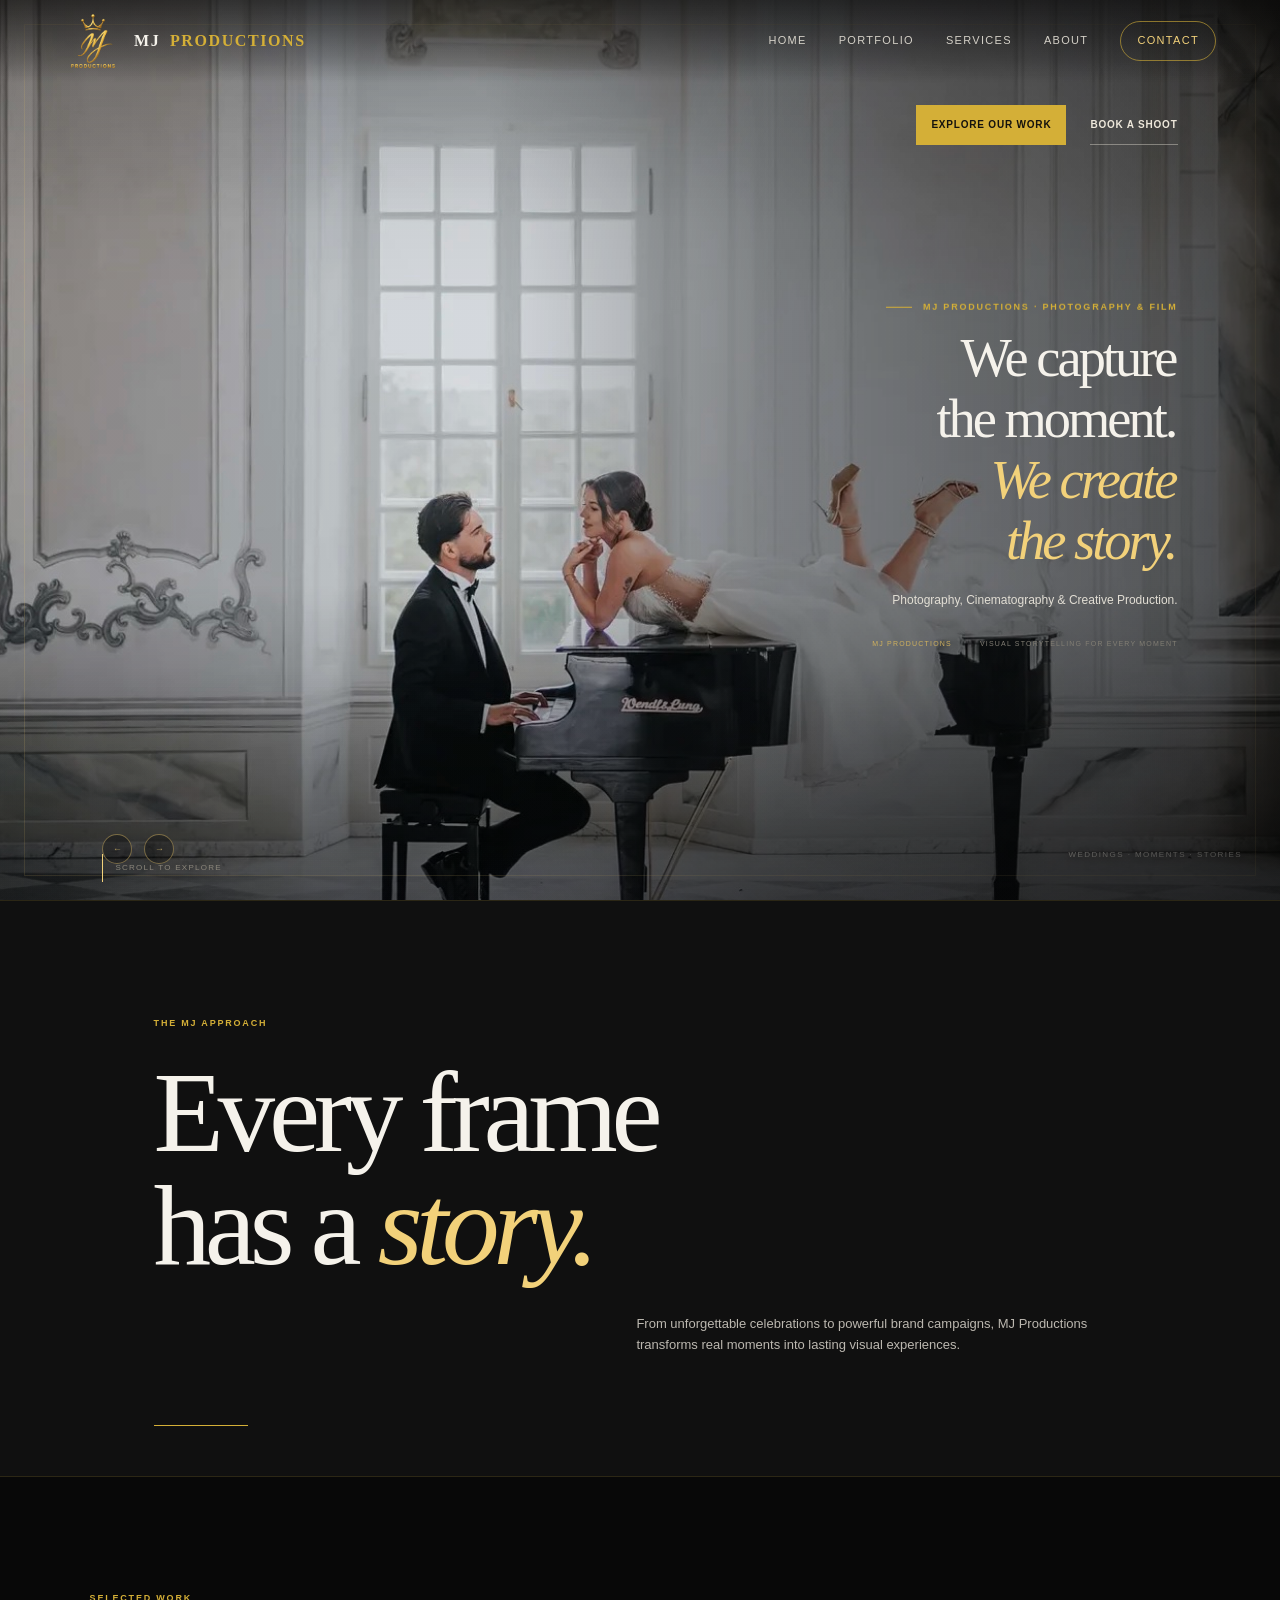
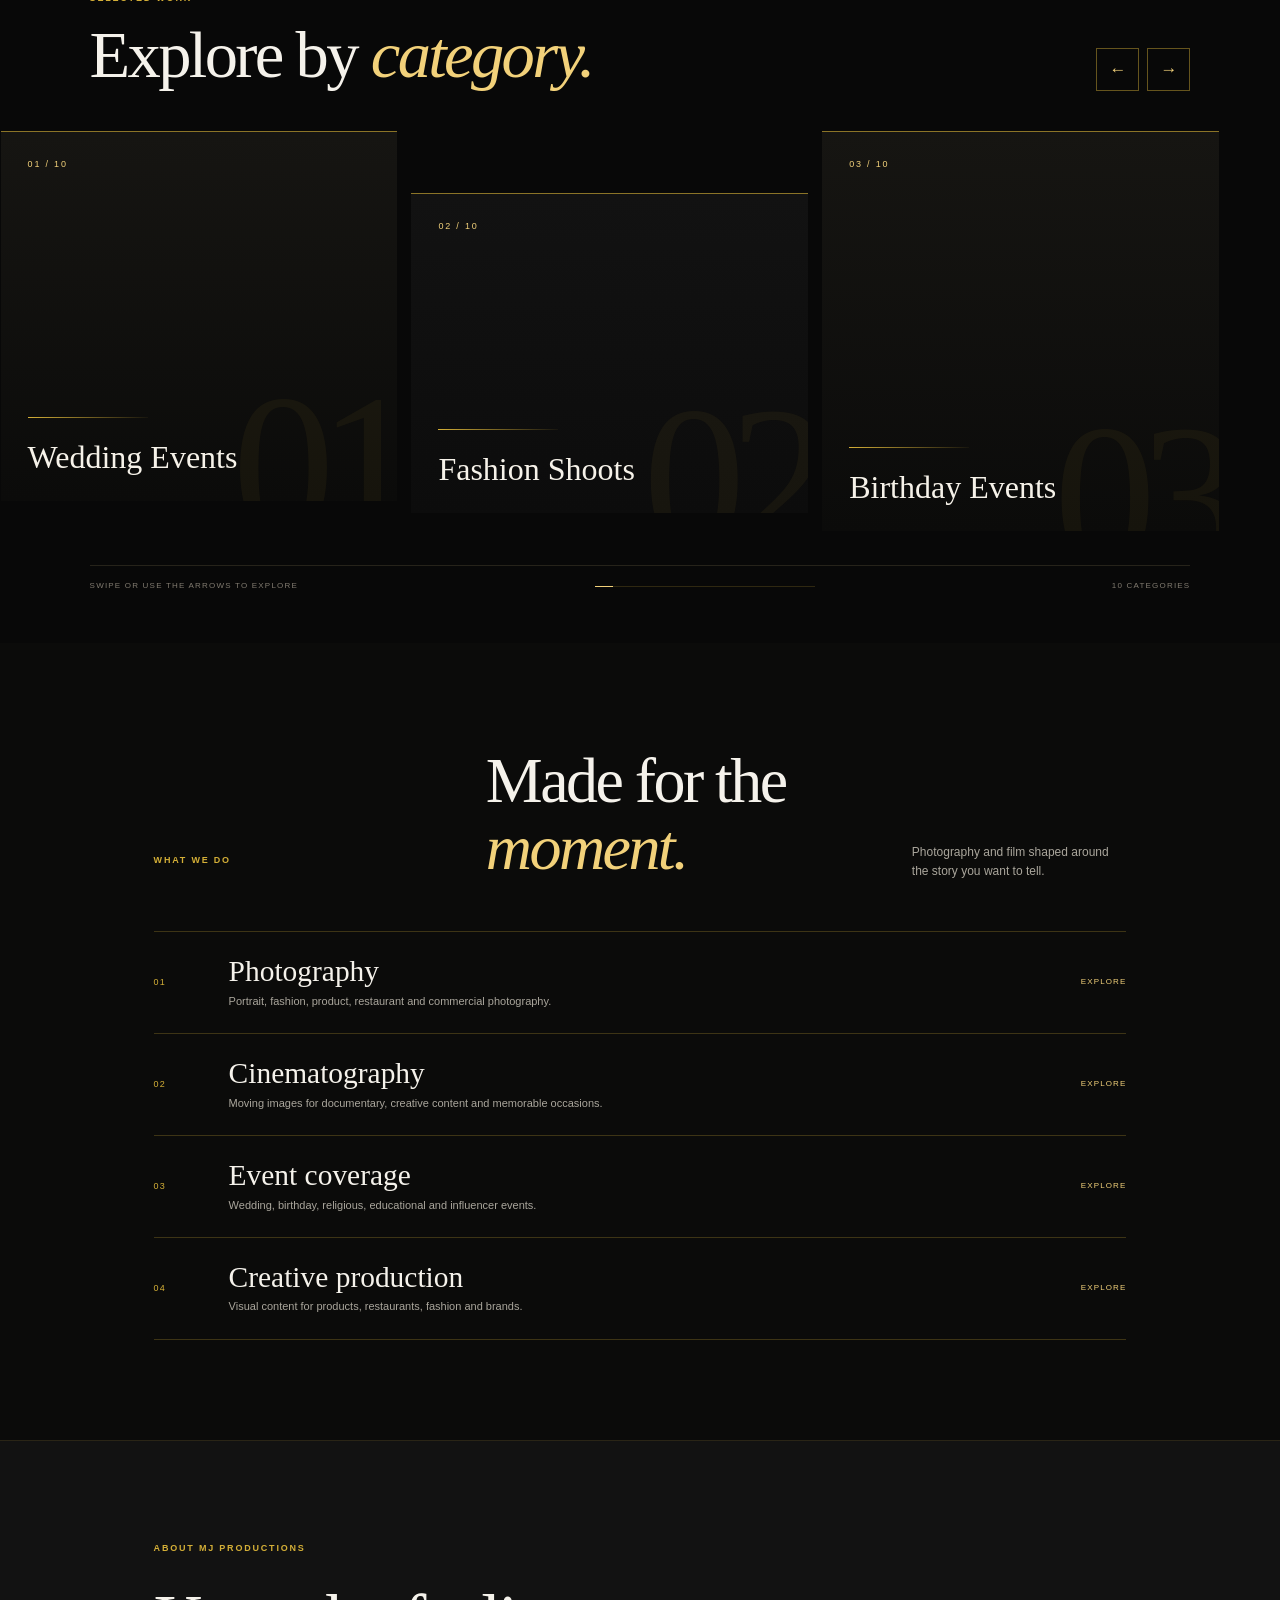
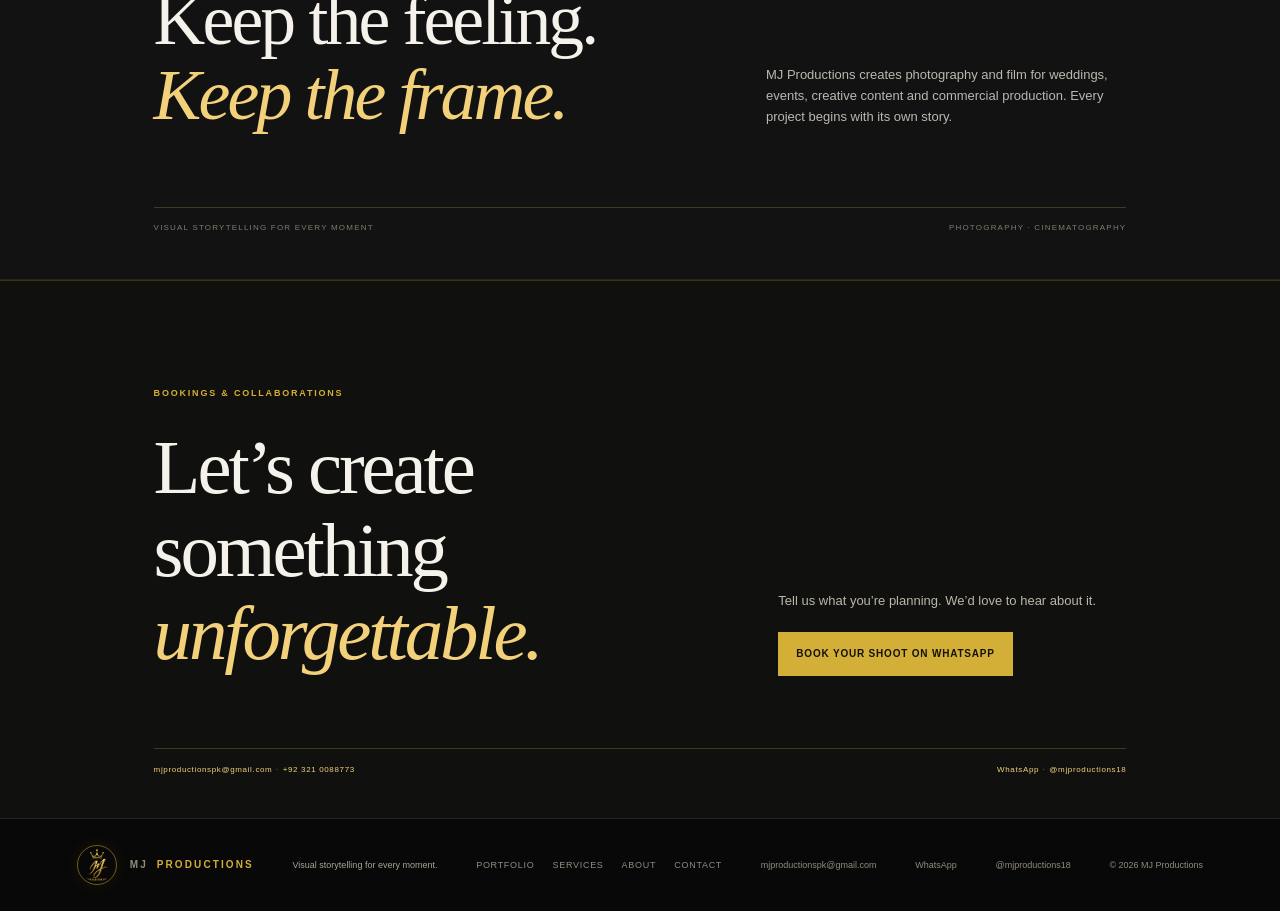
==== commit 9e994a41: "Remove decorative arrows from calls to action" ====
--- a/index.html
+++ b/index.html
@@ -18,12 +18,12 @@
   <header class="site-header">
     <a class="brand" href="#top" aria-label="MJ Productions home"><img class="brand-logo" src="assets/mj-productions-logo-transparent.png" width="1254" height="1254" alt=""><span class="brand-name">MJ <b>PRODUCTIONS</b></span></a>
     <button class="menu-toggle" type="button" aria-label="Open navigation" aria-expanded="false" aria-controls="primary-navigation"><span></span><span></span></button>
-    <nav class="nav-menu" id="primary-navigation" aria-label="Main navigation"><a href="#top">Home</a><a href="#portfolio">Portfolio</a><a href="#services">Services</a><a href="#about">About</a><a class="nav-contact" href="#contact">Contact <span aria-hidden="true">↗</span></a></nav>
+    <nav class="nav-menu" id="primary-navigation" aria-label="Main navigation"><a href="#top">Home</a><a href="#portfolio">Portfolio</a><a href="#services">Services</a><a href="#about">About</a><a class="nav-contact" href="#contact">Contact</a></nav>
   </header>
 
   <main id="top">
     <section class="hero" aria-labelledby="hero-title">
-      <div class="hero-actions hero-actions-top"><a class="button button-gold" href="#portfolio">Explore our work <span aria-hidden="true">↘</span></a><a class="button button-text" href="#contact">Book a shoot <span aria-hidden="true">↗</span></a></div>
+      <div class="hero-actions hero-actions-top"><a class="button button-gold" href="#portfolio">Explore our work</a><a class="button button-text" href="#contact">Book a shoot</a></div>
       <div class="hero-copy">
         <p class="eyebrow hero-kicker"><span></span> MJ PRODUCTIONS · PHOTOGRAPHY & FILM</p>
         <h1 class="hero-title" id="hero-title"><span class="title-line"><span>We capture</span></span><span class="title-line"><span>the moment.</span></span><span class="title-line title-accent"><span>We create</span></span><span class="title-line title-accent"><span>the story.</span></span></h1>
@@ -74,10 +74,10 @@
     <section class="services-section" id="services">
       <div class="services-heading"><p class="eyebrow" data-reveal>WHAT WE DO</p><h2 data-reveal>Made for the <em>moment.</em></h2><p data-reveal>Photography and film shaped around the story you want to tell.</p></div>
       <div class="service-list">
-        <article class="service-row" data-reveal><span class="service-number">01</span><div><h3>Photography</h3><p>Portrait, fashion, product, restaurant and commercial photography.</p></div><a href="category.html?category=models-shoots" target="_blank" rel="noopener noreferrer" aria-label="Explore photography categories">↗</a></article>
-        <article class="service-row" data-reveal><span class="service-number">02</span><div><h3>Cinematography</h3><p>Moving images for documentary, creative content and memorable occasions.</p></div><a href="category.html?category=documentary" target="_blank" rel="noopener noreferrer" aria-label="Explore documentary category">↗</a></article>
-        <article class="service-row" data-reveal><span class="service-number">03</span><div><h3>Event coverage</h3><p>Wedding, birthday, religious, educational and influencer events.</p></div><a href="category.html?category=wedding-events" target="_blank" rel="noopener noreferrer" aria-label="Explore event categories">↗</a></article>
-        <article class="service-row" data-reveal><span class="service-number">04</span><div><h3>Creative production</h3><p>Visual content for products, restaurants, fashion and brands.</p></div><a href="category.html?category=product-shoots" target="_blank" rel="noopener noreferrer" aria-label="Explore product shoots category">↗</a></article>
+        <article class="service-row" data-reveal><span class="service-number">01</span><div><h3>Photography</h3><p>Portrait, fashion, product, restaurant and commercial photography.</p></div><a href="category.html?category=models-shoots" target="_blank" rel="noopener noreferrer">Explore</a></article>
+        <article class="service-row" data-reveal><span class="service-number">02</span><div><h3>Cinematography</h3><p>Moving images for documentary, creative content and memorable occasions.</p></div><a href="category.html?category=documentary" target="_blank" rel="noopener noreferrer">Explore</a></article>
+        <article class="service-row" data-reveal><span class="service-number">03</span><div><h3>Event coverage</h3><p>Wedding, birthday, religious, educational and influencer events.</p></div><a href="category.html?category=wedding-events" target="_blank" rel="noopener noreferrer">Explore</a></article>
+        <article class="service-row" data-reveal><span class="service-number">04</span><div><h3>Creative production</h3><p>Visual content for products, restaurants, fashion and brands.</p></div><a href="category.html?category=product-shoots" target="_blank" rel="noopener noreferrer">Explore</a></article>
       </div>
     </section>
 
@@ -89,11 +89,11 @@
 
     <section class="contact-section" id="contact">
       <p class="eyebrow" data-reveal>BOOKINGS & COLLABORATIONS</p>
-      <div class="contact-main"><h2 data-reveal>Let’s create<br>something <em>unforgettable.</em></h2><div data-reveal><p>Tell us what you’re planning. We’d love to hear about it.</p><a class="button button-gold" href="https://wa.me/923210088773?text=Hi%20MJ%20Productions%2C%20I%27d%20like%20to%20discuss%20a%20booking." target="_blank" rel="noopener noreferrer">Book your shoot on WhatsApp <span aria-hidden="true">↗</span></a></div></div>
-      <div class="contact-foot"><span><a href="mailto:mjproductionspk@gmail.com">mjproductionspk@gmail.com</a> · <a href="tel:+923210088773">+92 321 0088773</a></span><span><a href="https://wa.me/923210088773" target="_blank" rel="noopener noreferrer">WhatsApp <span aria-hidden="true">↗</span></a> · <a href="https://www.instagram.com/mjproductions18/" target="_blank" rel="noopener noreferrer">@mjproductions18 <span aria-hidden="true">↗</span></a></span></div>
+      <div class="contact-main"><h2 data-reveal>Let’s create<br>something <em>unforgettable.</em></h2><div data-reveal><p>Tell us what you’re planning. We’d love to hear about it.</p><a class="button button-gold" href="https://wa.me/923210088773?text=Hi%20MJ%20Productions%2C%20I%27d%20like%20to%20discuss%20a%20booking." target="_blank" rel="noopener noreferrer">Book your shoot on WhatsApp</a></div></div>
+      <div class="contact-foot"><span><a href="mailto:mjproductionspk@gmail.com">mjproductionspk@gmail.com</a> · <a href="tel:+923210088773">+92 321 0088773</a></span><span><a href="https://wa.me/923210088773" target="_blank" rel="noopener noreferrer">WhatsApp</a> · <a href="https://www.instagram.com/mjproductions18/" target="_blank" rel="noopener noreferrer">@mjproductions18</a></span></div>
     </section>
   </main>
 
-  <footer><a class="brand" href="#top"><img class="brand-logo" src="assets/mj-productions-logo-transparent.png" width="1254" height="1254" loading="lazy" alt=""><span>MJ <b>PRODUCTIONS</b></span></a><p>Visual storytelling for every moment.</p><nav aria-label="Footer navigation"><a href="#portfolio">Portfolio</a><a href="#services">Services</a><a href="#about">About</a><a href="#contact">Contact</a></nav><a class="footer-instagram" href="mailto:mjproductionspk@gmail.com">mjproductionspk@gmail.com</a><a class="footer-instagram" href="https://wa.me/923210088773" target="_blank" rel="noopener noreferrer">WhatsApp ↗</a><a class="footer-instagram" href="https://www.instagram.com/mjproductions18/" target="_blank" rel="noopener noreferrer">@mjproductions18 ↗</a><span>© 2026 MJ Productions</span></footer>
+  <footer><a class="brand" href="#top"><img class="brand-logo" src="assets/mj-productions-logo-transparent.png" width="1254" height="1254" loading="lazy" alt=""><span>MJ <b>PRODUCTIONS</b></span></a><p>Visual storytelling for every moment.</p><nav aria-label="Footer navigation"><a href="#portfolio">Portfolio</a><a href="#services">Services</a><a href="#about">About</a><a href="#contact">Contact</a></nav><a class="footer-instagram" href="mailto:mjproductionspk@gmail.com">mjproductionspk@gmail.com</a><a class="footer-instagram" href="https://wa.me/923210088773" target="_blank" rel="noopener noreferrer">WhatsApp</a><a class="footer-instagram" href="https://www.instagram.com/mjproductions18/" target="_blank" rel="noopener noreferrer">@mjproductions18</a><span>© 2026 MJ Productions</span></footer>
 </body>
 </html>
--- a/redesign.css
+++ b/redesign.css
@@ -44,3 +44,11 @@
 @media(max-width:680px){.site-header .nav-menu>a:first-child{display:block}}
 a:focus-visible,button:focus-visible{outline:2px solid var(--gold-bright);outline-offset:4px}.gallery-video video:focus-visible{outline:2px solid var(--gold-bright);outline-offset:-4px}
 :root{--serif:Georgia,"Times New Roman",serif;--sans:Arial,Helvetica,sans-serif}
+.hero-slide.is-active{animation:hero-slide-arrive 1.45s cubic-bezier(.2,.72,.22,1) both}
+@keyframes hero-slide-arrive{from{opacity:.9;transform:translate3d(.45%,0,0)}to{opacity:1;transform:translate3d(0,0,0)}}
+@media(hover:hover) and (pointer:fine){.hero-slide img{scale:1;transition:scale .65s cubic-bezier(.2,.72,.22,1),transform 6.5s ease}.hero-slide.is-active img:hover{scale:1.035}}
+@media(prefers-reduced-motion:reduce){.hero-slide.is-active{animation:none}.hero-slide img{scale:1!important;transition:none}}
+.service-row{grid-template-columns:55px minmax(0,1fr) max-content}
+.service-row>a{width:auto;height:auto;padding:8px 0;border:0;font-size:8px;letter-spacing:.14em;text-transform:uppercase;white-space:nowrap;transition:color .25s ease,transform .25s ease}
+.service-row>a:hover{background:transparent;color:#fff;transform:translateX(2px)}
+@media(max-width:680px){.service-row{grid-template-columns:30px minmax(0,1fr) max-content}.service-row>a{padding:6px 0;font-size:7px}}
